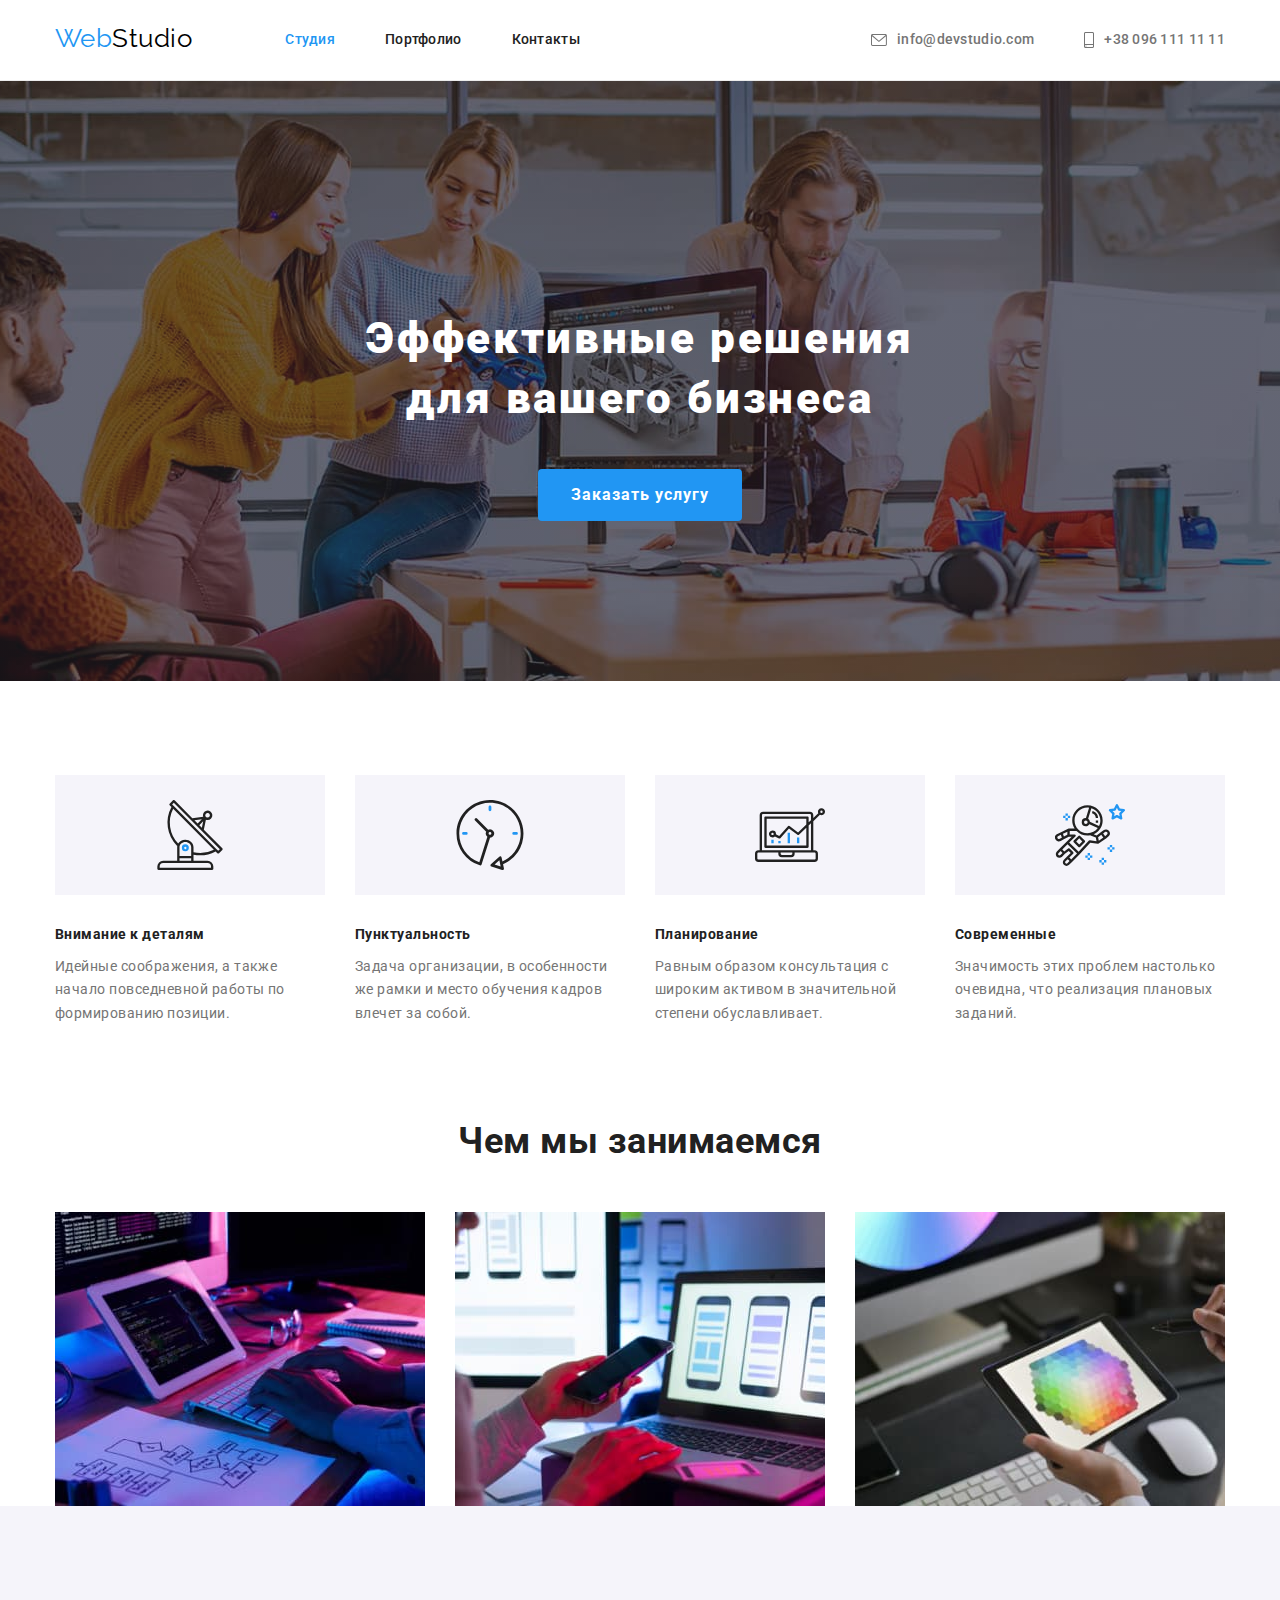
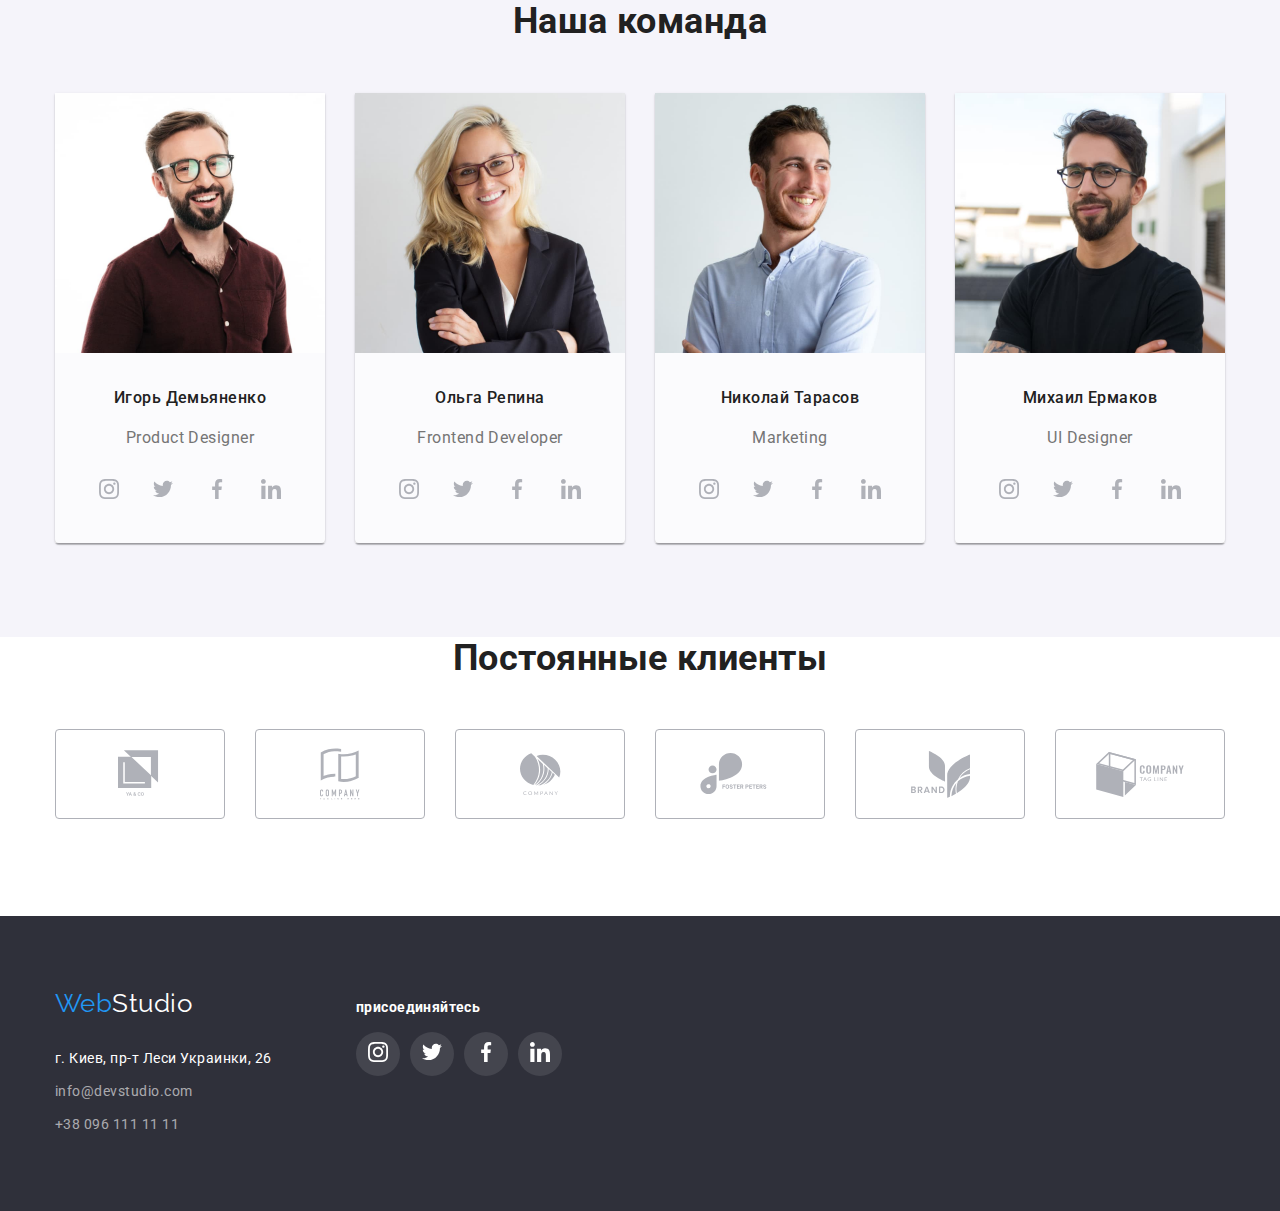
==== index.html @ 9ea330b9 "hero-button" ====
<!DOCTYPE html>
<html lang="en">
<head>
    <meta charset="UTF-8">
    <meta name="viewport" content="width=device-width, initial-scale=1.0">
    <title>Document</title>
    <link rel="preconnect" href="https://fonts.gstatic.com">
<link rel="stylesheet" href="https://fonts.googleapis.com/css2?family=Raleway:wght@700&family=Roboto:wght@400;500;700;900&display=swap">
<link rel="stylesheet" href="https://cdnjs.cloudflare.com/ajax/libs/modern-normalize/1.0.0/modern-normalize.min.css">    
<link rel="stylesheet" href="./css/modern-normalize.css">
    <link rel="stylesheet" href="./css/styles.css">
</head>
<body class="page">

    <!--шапка-->
      <header>
          <!-- container -->
         <div class="container main-nav">
       <nav class="nav">
       <a class="logo" href=""><span class="logo-web">Web</span>Studio</a>
           
               <ul class="site-nav">
                   <li class="item"> <a href="./index.html" class="link carent">Студия</a></li>
                   <li class="item"> <a href="./potrfolio.html" class="link">Портфолио</a></li>
                   <li class="item"> <a href="" class="link">Контакты</a></li>
               </ul>
            </nav>

            <ul class="nav-adress">
              <li class="item">
               <a href="mailto:info@devstudio.com" class="link"
               aria-label="icon-envelope">
               <svg class="address-icon" width="16"
               height="14"> 
                 <use href="./images/symbol-defs.svg#icon-envelope"></use>
               </svg>
               info@devstudio.com
               </a></li>
              <li class="item">
                <a href="tel:+380961111111" class="link" 
                aria-label="phone">
                 <svg class="address-icon" width="10"
                 height="16">
                   <use href="./images/symbol-defs.svg#icon-smartphone"></use>
                 </svg> 
                 +38 096 111 11 11</a></li>
          </ul>
            </div>
    </header> 
    

    <!--герой-->
    <main>
    <section class="hero">
        <h1 class="hero-title">Эффективные решения <br> для вашего бизнеса</h1>
       <button data-backdrop-sign class="button">Заказать услугу</button> 
    </section>

    
    <!--особености-->

    <section class="section"> 
      
        <!-- container -->
      <div class="container">

              <h2 class="visually-hidden">особености</h2>
              <ul class="feature-list ">
                  <li class="items">
                      <h3 class="title">Внимание к деталям</h3>
                      <p class="desc">Идейные соображения, а также начало повседневной работы по формированию позиции.</p>
                    </li>
                  <li class="items">
                      <h3 class="title">Пунктуальность</h3>
                      <p class="desc">Задача организации, в особенности же рамки и место обучения кадров влечет за собой.</p>
                  </li>
                  <li class="items">
                      <h3 class="title">Планирование</h3>
                      <p class="desc">Равным образом консультация с широким активом в значительной степени обуславливает.</p>
                  </li>
                  <li class="items">
                      <h3 class="title">Современные</h3>
                      <p class="desc">Значимость этих проблем настолько очевидна, что реализация плановых заданий.</p>
                  </li>
              </ul>
            </div>
    </section>

    <!--занетасть-->
    <section class="section no-padding">  

        <!-- container -->
      <div class="container">

        <h2 class="section-title">Чем мы занимаемся</h2>
              <ul class="feature-list">
                  <li class="pic">
                     <a href="">
                          <img src="./images/box-1.jpg" alt="компютер" width="370">
                        </a>
                    </li>    
                    <li class="pic">
                      <a href="">
                            <img src="./images/box-2.jpg" alt="робоча зона " width="370">
                      </a>
                    </li>
                    <li class="pic">
                       <a href="">
                           <img src="./images/box-3.jpg" alt="планшет" width="370">
                        </a>
                  </li>
              </ul>
              </div>
    </section>

  <!--команда-->

  <section class="section our">

<!-- container -->
      <div class="container">
          
    <h2 class="section-title">Наша команда</h2>
      <ul class="section-user">
          <li class="user">
              <article>
              <div class="pic">
              <img src="./images/img.jpg" alt="Product Designer" width="270">
              </div>
              </article>
              <div class="pic-content">
              <h3 class="item">Игорь Демьяненко</h3>
              <p class="link">Product Designer</p>
              <ul class="social-icons">
                <li class="icon-s">
                    <a href="">
                      <svg class="leter" width="20"  height="20">
                        <use  href="./images/symbol-defs.svg#icon-instagram">

                        </use>
                      </svg>
                    </a>
                </li>
                <li class="icon-s">
                    <a href="">
                      <svg class="leter" width="20"  height="20">
                        <use  href="./images/symbol-defs.svg#icon-twitter">

                        </use>
                      </svg>
                    </a>
                </li>
                <li class="icon-s">
                    <a href=""> 
                      <svg class="leter" width="20"  height="20">
                      <use  href="./images/symbol-defs.svg#icon-facebook">

                      </use>
                    </svg>
                  </a>
                </li>
                <li class="icon-s">
                    <a href="">
                      <svg class="leter" width="20"  height="20">
                        <use  href="./images/symbol-defs.svg#icon-linkedin">
                        </use>
                      </svg>
                    </a>
                </li>
            </ul>
              </div>
            </li>
          <li class="user">
              <article>
              <div class="pic">
              <img src="./images/img-(1).jpg" alt="Frontend Developer" width="270">
              </div>
            </article>
              <div class="pic-content">
              <h3 class="item">Ольга Репина</h3>
              <p class="link">Frontend Developer</p>
              <ul class="social-icons">
                <li class="icon-s">
                    <a href="">
                      <svg class="leter" width="20"  height="20">
                        <use  href="./images/symbol-defs.svg#icon-instagram">

                        </use>
                      </svg>
                    </a>
                </li>
                <li class="icon-s">
                    <a href="">
                      <svg class="leter" width="20"  height="20">
                        <use  href="./images/symbol-defs.svg#icon-twitter">

                        </use>
                      </svg>
                    </a>
                </li>
                <li class="icon-s">
                    <a href=""> 
                      <svg class="leter" width="20"  height="20">
                      <use  href="./images/symbol-defs.svg#icon-facebook">

                      </use>
                    </svg>
                  </a>
                </li>
                <li class="icon-s">
                    <a href="">
                      <svg class="leter" width="20"  height="20">
                        <use  href="./images/symbol-defs.svg#icon-linkedin">
                        </use>
                      </svg>
                    </a>
                </li>
            </ul>
            </div>
            </li>
          <li class="user">
              <article>
              <div class="pic">
              <img src="./images/img-(2).jpg" alt="Marketing" width="270">
              </div>
            </article>
              <div class="pic-content">
              <h3 class="item">Николай Тарасов</h3>
              <p class="link">Marketing</p>
              <ul class="social-icons">
                <li class="icon-s">
                    <a href="">
                      <svg class="leter" width="20"  height="20">
                        <use  href="./images/symbol-defs.svg#icon-instagram">

                        </use>
                      </svg>
                    </a>
                </li>
                <li class="icon-s">
                    <a href="">
                      <svg class="leter" width="20"  height="20">
                        <use  href="./images/symbol-defs.svg#icon-twitter">

                        </use>
                      </svg>
                    </a>
                </li>
                <li class="icon-s">
                    <a href=""> 
                      <svg class="leter" width="20"  height="20">
                      <use  href="./images/symbol-defs.svg#icon-facebook">

                      </use>
                    </svg>
                  </a>
                </li>
                <li class="icon-s">
                    <a href="">
                      <svg class="leter" width="20"  height="20">
                        <use  href="./images/symbol-defs.svg#icon-linkedin">
                        </use>
                      </svg>
                    </a>
                </li>
            </ul>
                     </div>
            </li>
          <li class="user">
              <article>
              <div class="pic">
              <img src="./images/img-(3).jpg" alt="UI Designer" width="270">
              </div>
            </article>
              <div class="pic-content">
              <h3 class="item">Михаил Ермаков</h3>
              <p class="link">UI Designer</p>
              <ul class="social-icons">
                <li class="icon-s">
                    <a href="">
                      <svg class="leter" width="20"  height="20">
                        <use  href="./images/symbol-defs.svg#icon-instagram">

                        </use>
                      </svg>
                    </a>
                </li>
                <li class="icon-s">
                    <a href="">
                      <svg class="leter" width="20"  height="20">
                        <use  href="./images/symbol-defs.svg#icon-twitter">

                        </use>
                      </svg>
                    </a>
                </li>
                <li class="icon-s">
                    <a href=""> 
                      <svg class="leter" width="20"  height="20">
                      <use  href="./images/symbol-defs.svg#icon-facebook">

                      </use>
                    </svg>
                  </a>
                </li>
                <li class="icon-s">
                    <a href="">
                      <svg class="leter" width="20"  height="20">
                        <use  href="./images/symbol-defs.svg#icon-linkedin">
                        </use>
                      </svg>
                    </a>
                </li>
            </ul>
                   </div>
            </li>
      </ul>
    </div>
  </section>
  <!-- Постоянные клиенты -->
  <section class="regular">
    <div class="container">
    <h2 class="section-title">Постоянные клиенты</h2>
    <ul class="client-title">
      <li clas="client-link">
        <a class="client-item" href="#">
          <div class="client-wraper">
          <svg class="icon-c" width="44.27" height="49.23">
            <use href="./images/symbol-defs.svg#icon-logo-1"></use>
          </svg>
        </div>
        </a>
      </li>
      <li clas="client-link">
        <a class="client-item" href="">
          <div class="client-wraper">
          <svg class="icon-c" width="40" height="52">
            <use href="./images/symbol-defs.svg#icon-logo-2"></use>
          </svg>
        </div>
        </a>
      </li>
      <li clas="client-link">
        <a class="client-item" href="">
          <div class="client-wraper">
          <svg class="icon-c" width="41" height="42.6">
            <use href="./images/symbol-defs.svg#icon-logo-3"></use>
          </svg>
        </div>
        </a>
      </li>
      <li clas="client-link">
        <a class="client-item" href="">
          <div class="client-wraper">
          <svg class="icon-c" width="79.66" height="42.02">
            <use href="./images/symbol-defs.svg#icon-logo-4"></use>
          </svg>
        </div>
        </a>
      </li>
      <li clas="client-link">
        <a class="client-item" href="">
          <div class="client-wraper">
          <svg  class="icon-c" width="59" height="47">
            <use href="./images/symbol-defs.svg#icon-logo-5"></use>
          </svg>
        </div>
        </a>
      </li>
      <li clas="client-link">
        <a class="client-item" href="">
          <div class="client-wraper">
          <svg class="icon-c" width="88.48" height="45.44">
            <use href="./images/symbol-defs.svg#icon-logo-6"></use>
          </svg>
        </div>
        </a>
      </li>
    </ul>
    </div>
  </section>
  </main>

  <!-- footer -->

  <footer class="footer">

      <!-- container -->

      <div class="container foot-div">
      <div>
    <a class="logo" href=""><span class="logo-web">Web</span>Studio</a>
    <address class="adres">

       <ul class="contact">
        <li class="links"><a href="" class="item-s">г. Киев, пр-т Леси Украинки, 26</a></li>
        <li class="links"><a href="mailto:info@devstudio.com" class="item">info@devstudio.com</a></li>
        <li class="links"><a href="tel:+380961111111" class="item">+38 096 111 11 11</a></li>
    </ul>
</address>
      </div>
    <!-- container -->
    <div class="footer-icons">
<section >
  <h2 class="footer-title">присоединяйтесь</h2>
  <ul class="social-icons">
    <li class="icon-s footer-li">
        <a class="footer-a" href="">
          <svg class="leter-f" width="20"  height="20">
            <use  href="./images/symbol-defs.svg#icon-instagram">
            </use>
          </svg>
        </a>
    </li>
    <li class="icon-s footer-li">
        <a href="">
          <svg class="leter-f" width="20"  height="20">
            <use  href="./images/symbol-defs.svg#icon-twitter">

            </use>
          </svg>
        </a>
    </li>
    <li class="icon-s footer-li">
        <a href=""> 
          <svg class="leter-f" width="20"  height="20">
          <use  href="./images/symbol-defs.svg#icon-facebook">

          </use>
        </svg>
      </a>
    </li>
    <li class="icon-s footer-li">
        <a href="">
          <svg class="leter-f" width="20"  height="20">
            <use  href="./images/symbol-defs.svg#icon-linkedin"></use>
          </svg>
        </a>
    </li>
</ul>
</section>
</div>
</div>
  </footer>

  <div data-backdrop-sign class="backdrop-sign is-hidden">
    <div class="modal-sign">
      <button data-toggle-backdrop-sign class="modal-colse">
        <svg class="close" width="18" height="18">
          <use href="./images/symbol-defs.svg#icon-close-black-1" ></use>
        </svg>
      </button>
    </div>
  </div>
  <script src="./modal.js" ></script>
   
</body>
</html>
---- css/styles.css ----
:root { 
--primary-text-color: #757575; 
--title-text-color: #212121;  
--akcent-color:  #2196F3;
--logo-tekst: #000000;
--hero-100pr: #FFFFFF;
--white-footer-60pr:rgba(255, 255, 255, 0.6);

--backgraund: #2F303A; 
--primery-btn-color: #F5F4FA;
--social-icons: #afb1b8;
--card-grid: 30px;
--white-text-color-1: rgba(255, 255, 255, 0.1);
--backdrop:  rgba(0, 0, 0, 0.2);
}

body { 
color: var(--primary-text-color); 
font-family: Roboto, sans-serif; 
letter-spacing: 0.03em;}


.visually-hidden { 
position: absolute;
width: 1px; 
height: 1px; 
margin: -1px; 
border: 0; 
padding: 0; 
white-space: nowrap; 
clip-path: inset(100%); clip: rect(0 0 0 0); overflow: hidden;}


/* анульовання */

.section.no-padding {
    padding-top: 0;
    padding-bottom: 0;
}
.card-set .list {
    margin-top: 4;
    margin-bottom: 0;
}

img {
    display: block;
    max-width: 100%;
    height: auto;
}
 
.container {
margin-left: auto;
margin-right: auto;
width: 1200px;
padding-right: 15px;
padding-left: 15px;
}
  
    
/* main-nav */
header {
    border-bottom: 1px solid rgba(236, 236, 236, 1);;
}
.main-nav {
    justify-content: space-between;
    align-items: center;
    display: flex;
}
.nav {
    display: flex;
}
/* .nav-adress */
.nav-adress { 
    margin-left: auto;
    display: flex;
    padding-left: 0;
    margin-top: 0;
    margin-bottom: 0;


    font-weight: 500; 
    font-size: 14px; 
    line-height: 1.14; 
    letter-spacing: 0.02em;
    cursor: pointer;

    color: var(--primary-text-color);
}

.site-nav {
    justify-content: space-between;
    align-items: center;
    
    display: flex;
    margin-left: 93px;
    margin-top: 0;
    margin-bottom: 0;
    padding-left: 0;
}
/* logo */

.logo-web {color: var(--akcent-color);}

.nav .logo {
    padding-top: 24px;
    padding-bottom: 25px;
}
.logo {
    color: var(--logo-tekst); 
    font-family: Raleway, sans-serif;
    font-size: 26px; 
    line-height: 1.11; 
}
.site-nav .item +.item {
    margin-left: 50px;
}

.site-nav .link {
    display: block;
    padding-top: 32px;
    padding-bottom: 32px;
    

    color: var(--title-text-color);
    font-weight: 500; 
    font-size: 14px; 
    line-height: 1.14; 
    letter-spacing: 0.02em;
}

.site-nav .link:hover,
.site-nav .link:focus {
    color: var(--akcent-color);
}

.site-nav .carent {
    color: var(--akcent-color);
}

.nav-adress .item + .item {
    margin-left: 50px;
}

/* adres */
   
.nav-adress .link {
    display: flex;
    align-items: center;
    content: '';

    padding-top: 22px;
    padding-bottom: 22px;
    font-weight: 500;
    font-size: 14px;
    line-height: 1.14;
    letter-spacing: 0.02em;
color: var(--primary-text-color);
}
.address-icon {
    align-items: center;
    fill: currentColor;
    margin-right: 10px;
}
.address-icon:hover,
.address-icon:focus {
fill: var(--akcent-color);
}
/* .contact .link:last-child {
    margin-left: 50px;
} */

/* .contact li:not(:last-child) {
    margin-right: 50px;
} */

.nav-adress .link:hover, 
.nav-adress .link:focus {color: var(--akcent-color);}

/* hero */

.hero {
    max-width: 1600px;
    margin-right:auto;
    margin-left: auto;
    padding-top: 199px;
    padding-bottom: 201px;
    margin-top: 0px;
    margin-bottom: 0px;
    height: 600px;
    text-align: center;
    background-image: linear-gradient(to right,
    rgba(47, 48, 58, 0.4), rgba(47, 48, 58, 0.4)
),
url(../images/hero.jpg);
background-size: cover;
background-position: center;
text-align: center; 
}

.hero .hero-title {
    margin-bottom: 40px;
    margin-right:auto;
    margin-left: auto;
    color: var(--hero-100pr); 
    font-weight: 900; 
    font-size: 44px; 
    line-height: 1.36; 
    width: 696px;
    letter-spacing: 0.06em;
}

/* section */
.section {
    padding-top: 94px;
    padding-bottom: 94px;
}

.feature-list{
    display: flex;
    flex-wrap: wrap;
    
    margin-top: 0;
    margin-bottom: 0;
    padding-left: 0;
    list-style: none;
}
.feature-list .title {
    margin-top: 30px;
    margin-bottom: 10px;
}
.items::before { 
display: block;
content: '';
width: 270px;
height: 120px;
margin-bottom: 30px;
background-repeat: no-repeat;
background-position: center;
background-color: var(--primery-btn-color);

}

.items:nth-child(1)::before {
    background-image: url("../images/antenna.svg");
}

.items:nth-child(2)::before {
    background-image: url("../images/clock.svg");
}

.items:nth-child(3)::before {
    background-image: url("../images/diagram.svg");
}

.items:nth-child(4)::before {
    background-image: url("../images/astronaut.svg");
}


/* .items .icon-antenna {
    background-image: url(../images/symbol-defs.svg#icon-antenna);
} */
.feature-list .items {
width: 270px;
}

.feature-list .items +.items {
margin-left: 30px;
}

.feature-list .pic {
    width: 370px;
}

.feature-list .pic + .pic {
    margin-left: 30px;
}
.section-title,
.section .title,
.section .item {color: var(--title-text-color);}

.feature-list .title {
    margin-top: 0;
    margin-bottom: 10px;

    font-size: 14px; 
    line-height: 1.4;}

.section-title {
    margin-top: 0;
    margin-bottom: 50px;
    font-size: 36px; 
    line-height: 1.17;
    text-align: center;

}

.section .desc {
    margin-top: 0;
    margin-bottom: 0;

    font-weight: 400; 
    font-size: 14px; 
    line-height: 1.71;
}

.section .item {
    margin-top: 0;
    margin-bottom: 10px;

    font-weight: 500; 
    font-size: 16px; 
    line-height: 1.9;}

.section .link {
    padding-top: 0;
    padding-bottom: 0;
    margin-bottom: 16px;
    margin-top: 0;

    font-size: 16px; 
    line-height: 1.9;
}

.section.our {
    background-color: var(--primery-btn-color);
}

.section-user .user {
    flex-basis: calc(100% / 4 - var(--card-grid));
    margin-left: var(--card-grid);
    box-shadow: 0px 1px 3px rgba(0, 0, 0, 0.12), 0px 1px 1px rgba(0, 0, 0, 0.14), 0px 2px 1px rgba(0, 0, 0, 0.2);
border-radius: 0px 0px 4px 4px;
}
.section-user {
    margin-left: calc(-1 * var(--card-grid));
    display: flex;
    flex-wrap: wrap;
    padding-left: 0;
    margin-top: 0;
    margin-bottom: 0;
    text-align: center;
    
}
.pic-content {
    padding-top: 30px;
    padding-bottom: 30px;
    background-color: var(--white-footer-60pr);
}
/* social-icons */
.social-icons {
    display: flex;
    justify-content: center;
    padding-left: 0;
    color: var(--primary-text-color);
}
.social-icons .icon-s {
    display: flex;
    justify-content: center;
    align-items: center;
    width: 44px;
    height: 44px;
    border-radius: 50%;
}
.social-icons .icon-s + .icon-s {
    margin-left: 10px;
}
.social-icons .icon-s

.leter {
    fill: var(--social-icons);
}
.icon-s:hover .leter{
    fill: var(--hero-100pr);
}

.social-icons .icon-s:hover,
.social-icons .icon-s:focus {
    background-color: var(--akcent-color);
}
.icon-s.footer-li {
    background-color: var(--white-text-color-1);
    fill: var(--hero-100pr);
}
.leter-f {
    fill: var(--hero-100pr);
}
/* .section-user .link {
    margin-bottom: 30px;
} */

/* .section-user .user + .user {
margin-left: 30px;
} */

/* Постоянные клиенты */

.regular {
padding-bottom: 97px;
}

.client-title {
 padding: 0;
  margin: 50px auto 0;
  display: flex;
  justify-content: space-between;
  color: var(--social-icons);
}

.client-item {
    color: var(--social-icons);

}
.client-wraper {
    width: 170px;
  height: 90px;
  border: 1px solid currentColor;
  border-radius: 4px;
  display: flex;
  justify-content: center;
  align-items: center;
}

.icon-c {
    fill: currentColor;
}
 .icon-c:hover {
    fill: var(--akcent-color);
}

/* footer */

.footer {
    display: flex;
    justify-content: center;
    background: var(--backgraund);

}
.footer-ul {
    margin: 20px 0 0;
  }

.footer .logo, 
.footer .item-s {color: var(--hero-100pr);}

.adres .item {
    color: var(--white-footer-60pr);
}

.adres .item:hover,
.adres .item:focus {
    color: var(--hero-100pr);
}
.footer .contact {
    display: block;
    flex-wrap: wrap;
    padding-left: 0;
    margin-top: 20px;
width: 231px;
    font-weight: normal; 
    font-size: 14px; 
    line-height: 1.71;
}
.contact .links {
    display: inline-block;
    flex-wrap: wrap;
    margin-top: 9px;
}
.footer .container {
    padding-top: 60px;
    padding-bottom: 60px;
}
.footer-title {
    font-style: normal;
  font-weight: bold;
    padding-left: 0;
    font-size: 14px;
    line-height: 1.14;
    letter-spacing: 0.03em;
    color: var(--hero-100pr);

}

.footer-icons {
    display: flex;
    justify-content: center;
    align-items: center;
    padding-top: 0;
    padding-bottom: 0;
    width: 206px;
  margin: 12px auto 40px 70px;
}

.foot-div {
    display: flex;
    align-items: baseline;
}

/* button */
.button {
    border-radius: 4px;
    padding: 10px 32px;
    border: 1px solid transparent;

    color: var(--hero-100pr); 
    background-color: var(--akcent-color); 
    
    font-family: inherit; 
    font-weight: 700; 
    font-size: 16px; 
    line-height: 1.87; 
    letter-spacing: 0.06em;
    align-items: center;
    over
}

.title-btn {
    justify-content: center;
    padding-top: 93px;
    padding-bottom: 34px;
    display: flex;
padding-left: 0;
margin-top: 0;
margin-bottom: 0;
}

.title-btn .btn-btn + .btn-btn {
    margin-left: 8px;
}
.btn {
    display: inline-block;
    border-radius: 4px;
    padding: 6px 22px;
    border: 1px solid transparent;

    color: var(--title-text-color); 
    background: var(--primery-btn-color); 
    
    font-family: inherit; 
    font-weight: 500; 
    font-size: 16px; 
    line-height: 1.62;
    text-align: center;
}

.btn:hover,
.btn:focus {
    color: var(--hero-100pr); 
    background: var(--akcent-color);
}

/* portfolio */
/* container */
.title-flex {
    margin-right: auto;
   margin-left: auto;
    padding-right: 15px;
    padding-bottom: 94px;
    padding-left: 15px;
    width: 1200px;
    outline: 1px solid chocolate;
}

.card-contents .title {
    margin-top: 0;
    margin-bottom: 4px;
    width: 322px;

    color: var(--title-text-color);
    font-weight: 700;
    font-size: 18px;
    line-height: 2;
    letter-spacing: 0.06em;
}
.card-set {
    display: flex;
    flex-wrap: wrap;
    padding-left: 0;
    margin-top: calc(-1 * var(--card-grid));
    margin-bottom: 0;
    margin-left: calc(-1 * var(--card-grid));
}
.card-set .grid {
    flex-basis: calc(100% / 3 - var(--card-grid));
    margin-top: var(--card-grid);
    margin-left: var(--card-grid);
    box-shadow: 0px 1px 3px rgba(0, 0, 0, 0.12), 0px 1px 1px rgba(0, 0, 0, 0.14), 0px 2px 1px rgba(0, 0, 0, 0.2);
border-radius: 0px 0px 4px 4px;
}

.card-contents {
    padding: 20px 24px;
}
 
.caption .title {
    margin-top: 20px;

    color: var(--title-text-color); 
    font-size: 18px; line-height: 2;
    letter-spacing: 0.06em;
}

.caption .list {
    margin-top: 0;
    margin-bottom: 20px;

    font-weight: 400; 
    font-size: 16px; 
    line-height: 1.87;
}
/* backdrop */
.backdrop-sign {
    position: fixed;
    top: 0;
    left: 0;
    width: 100%;
    height: 100%;
    background-color: var(--backdrop);
    
}
.backdrop-sign {
    opacity: 0;
    pointer-events: none;
}
.modal-sign {
    position: absolute;
    top: 50%;
    left: 50%;
    transform: translateX(-50%) translateY(-50%);
    width: 528px;
    height: 581px;
    background-color: var(--hero-100pr);
    padding: 30px;
}
 .modal-colse {
     position: absolute;
     top: 6px;
     right: 6px;
     align-items: center;
     justify-content: center;
    width: 30px;
    height: 30px;
    background-color: var(--hero-100pr);
    border: 1px solid rgba(0, 0, 0, 0.1);
 }
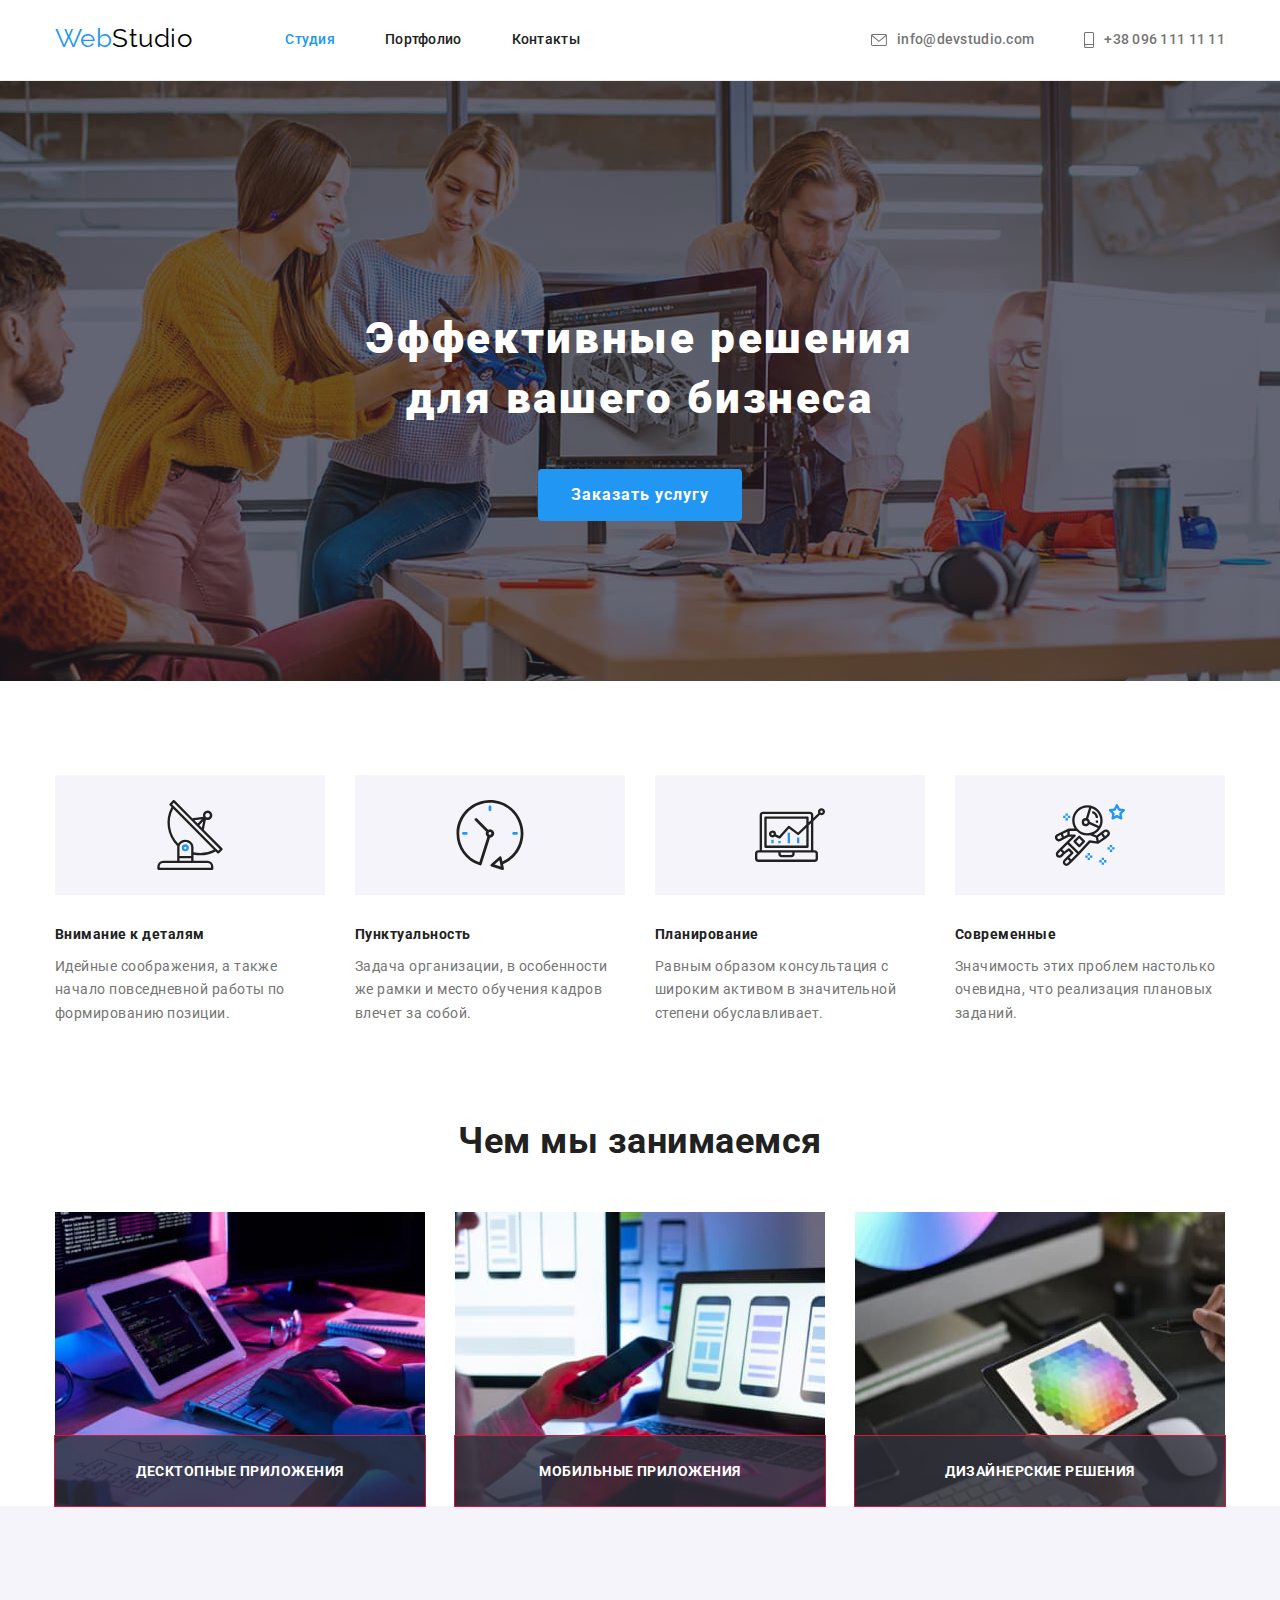
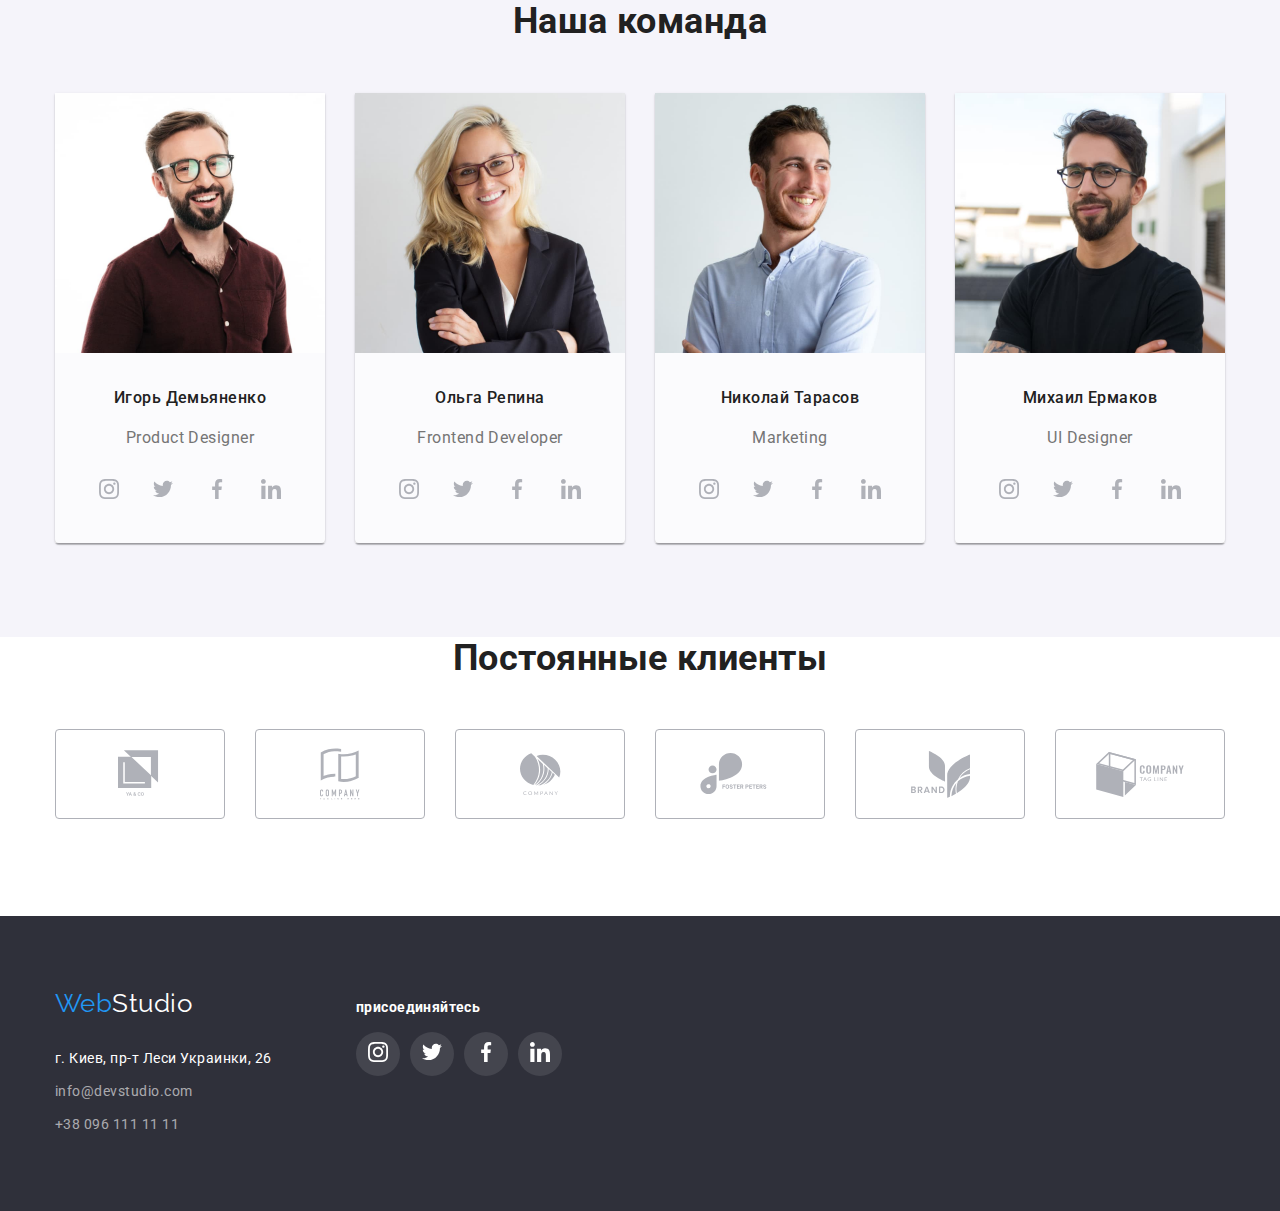
==== commit a9a46199: "feature-list-C3" ====
--- a/index.html
+++ b/index.html
@@ -98,16 +98,19 @@
                      <a href="">
                           <img src="./images/box-1.jpg" alt="компютер" width="370">
                         </a>
+                        <h2 class="pic-title">Десктопные приложения</h2>
                     </li>    
                     <li class="pic">
                       <a href="">
                             <img src="./images/box-2.jpg" alt="робоча зона " width="370">
                       </a>
+                      <h2 class="pic-title">Мобильные приложения</h2>
                     </li>
                     <li class="pic">
                        <a href="">
                            <img src="./images/box-3.jpg" alt="планшет" width="370">
                         </a>
+                        <h2 class="pic-title">Дизайнерские решения</h2>
                   </li>
               </ul>
               </div>
@@ -452,7 +455,7 @@
       </button>
     </div>
   </div>
-  <script src="./modal.js" ></script>
-   
+  <!-- <script src="./modal.js" ></script> -->
+  <script src="./js/modal.js"></script>
 </body>
 </html>--- a/css/styles.css
+++ b/css/styles.css
@@ -11,6 +11,8 @@
 --social-icons: #afb1b8;
 --card-grid: 30px;
 --white-text-color-1: rgba(255, 255, 255, 0.1);
+--bg-hero-color: rgba(47, 48, 58, 0.4);
+--feature-list-bg-color: rgba(47, 48, 58, 0.8);
 --backdrop:  rgba(0, 0, 0, 0.2);
 }
 
@@ -126,6 +128,7 @@
     font-size: 14px; 
     line-height: 1.14; 
     letter-spacing: 0.02em;
+    transition: color 250ms cubic-bezier(0.4, 0, 0.2, 1);
 }
 
 .site-nav .link:hover,
@@ -155,11 +158,13 @@
     line-height: 1.14;
     letter-spacing: 0.02em;
 color: var(--primary-text-color);
+transition: color 250ms cubic-bezier(0.4, 0, 0.2, 1);
 }
 .address-icon {
     align-items: center;
     fill: currentColor;
     margin-right: 10px;
+    transition: color 250ms cubic-bezier(0.4, 0, 0.2, 1);
 }
 .address-icon:hover,
 .address-icon:focus {
@@ -189,7 +194,7 @@
     height: 600px;
     text-align: center;
     background-image: linear-gradient(to right,
-    rgba(47, 48, 58, 0.4), rgba(47, 48, 58, 0.4)
+    var(--bg-hero-color), var(--bg-hero-color)
 ),
 url(../images/hero.jpg);
 background-size: cover;
@@ -269,6 +274,7 @@
 }
 
 .feature-list .pic {
+    position: relative;
     width: 370px;
 }
 
@@ -286,6 +292,27 @@
     font-size: 14px; 
     line-height: 1.4;}
 
+    .feature-list
+    .pic-title {  
+        position: absolute;
+        width: 370px;
+        height: 70px;
+        padding-top: 27px;
+
+    bottom: 0;
+    margin-top: 0;
+    margin-bottom: 0;
+
+    font-weight: 700;
+    font-size: 14px; 
+    line-height: 1.17;
+    text-transform: uppercase;
+    text-align: center;
+
+    color: var(--hero-100pr);
+    background-color:var(--feature-list-bg-color);
+outline: 1px solid crimson;    
+}
 .section-title {
     margin-top: 0;
     margin-bottom: 50px;
@@ -361,14 +388,15 @@
     width: 44px;
     height: 44px;
     border-radius: 50%;
+    transition: background-color 250ms cubic-bezier(0.4, 0, 0.2, 1);
 }
 .social-icons .icon-s + .icon-s {
     margin-left: 10px;
 }
-.social-icons .icon-s
 
 .leter {
     fill: var(--social-icons);
+    transition: color 250ms cubic-bezier(0.4, 0, 0.2, 1);
 }
 .icon-s:hover .leter{
     fill: var(--hero-100pr);
@@ -419,15 +447,18 @@
   display: flex;
   justify-content: center;
   align-items: center;
+  transition: color 250ms cubic-bezier(0.4, 0, 0.2, 1);
 }
 
 .icon-c {
     fill: currentColor;
 }
- .icon-c:hover {
-    fill: var(--akcent-color);
-}
-
+
+
+.client-wraper:hover,
+.client-wraper:focus {
+color: var(--akcent-color);
+}
 /* footer */
 
 .footer {
@@ -445,6 +476,7 @@
 
 .adres .item {
     color: var(--white-footer-60pr);
+    transition: color 250ms cubic-bezier(0.4, 0, 0.2, 1);
 }
 
 .adres .item:hover,
@@ -541,6 +573,9 @@
     font-size: 16px; 
     line-height: 1.62;
     text-align: center;
+
+    transition: background 250ms cubic-bezier(0.4, 0, 0.2, 1),
+    color 250ms cubic-bezier(0.4, 0, 0.2, 1);
 }
 
 .btn:hover,
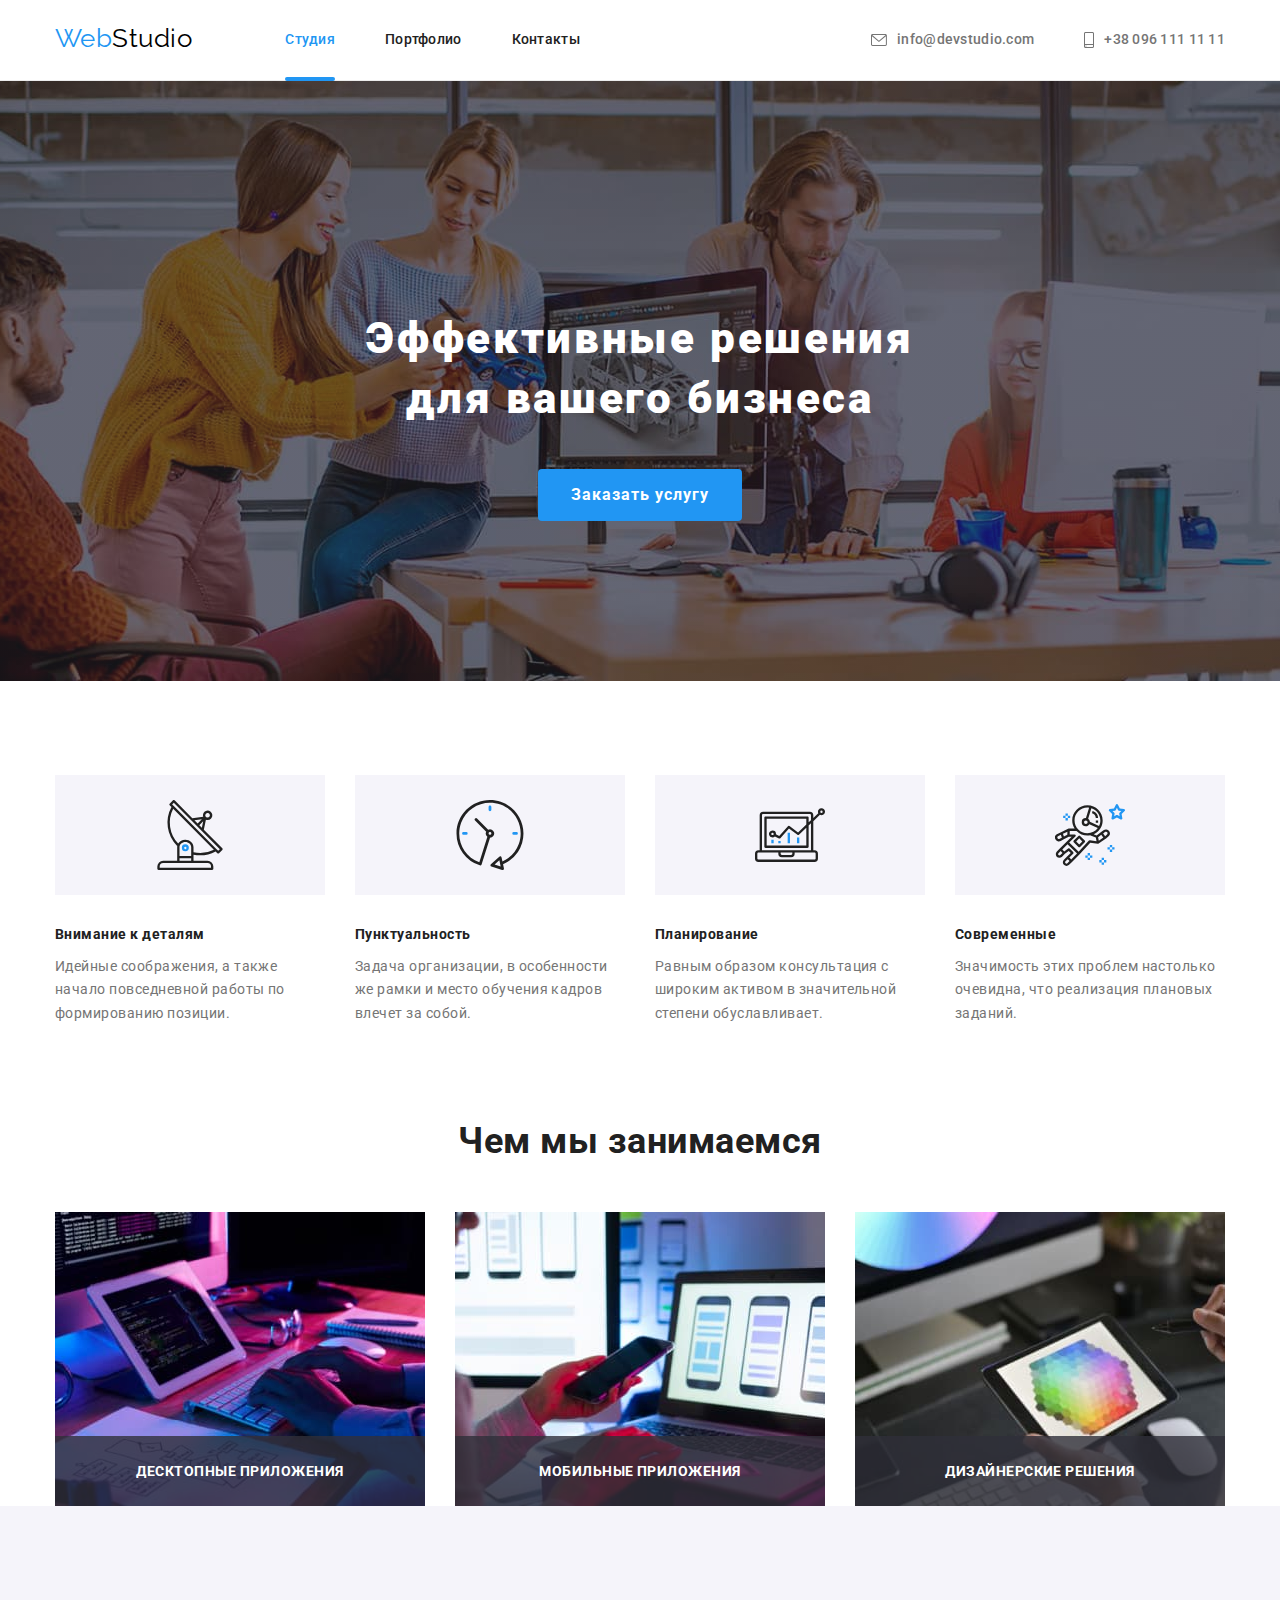
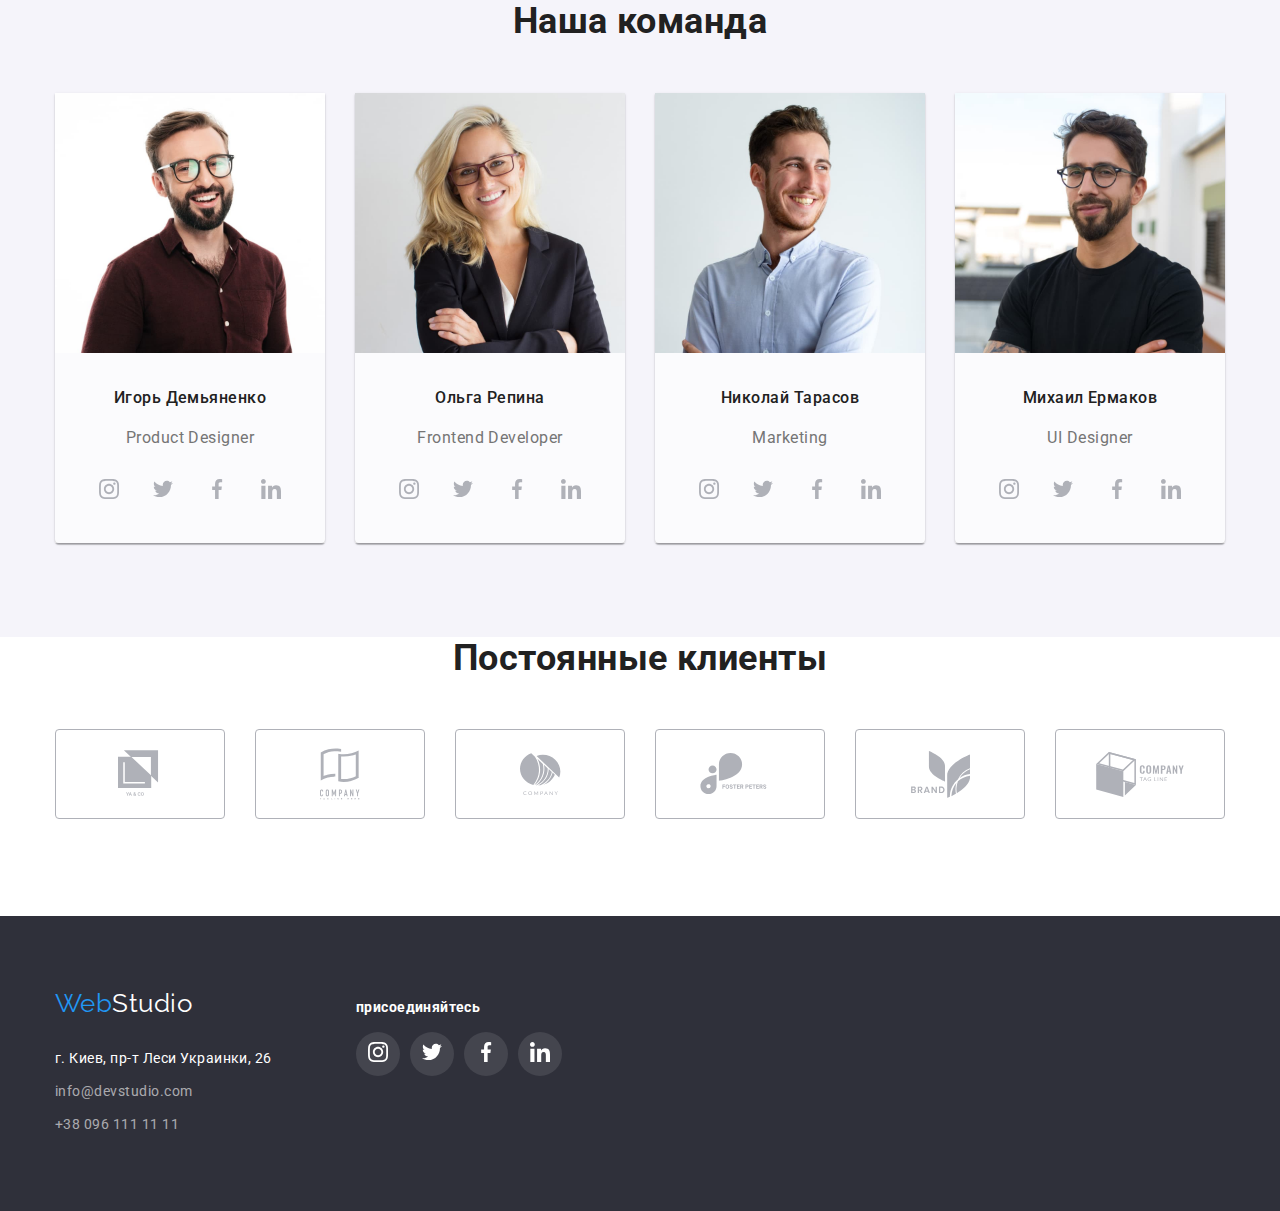
==== commit 0fe1ee09: "backdrop-heri" ====
--- a/index.html
+++ b/index.html
@@ -53,7 +53,7 @@
     <main>
     <section class="hero">
         <h1 class="hero-title">Эффективные решения <br> для вашего бизнеса</h1>
-       <button data-backdrop-sign class="button">Заказать услугу</button> 
+       <button data-modal-open class="button">Заказать услугу</button> 
     </section>
 
     
@@ -446,16 +446,16 @@
 </div>
   </footer>
 
-  <div data-backdrop-sign class="backdrop-sign is-hidden">
+  <div class="backdrop-sign is-hidden" data-modal>
     <div class="modal-sign">
-      <button data-toggle-backdrop-sign class="modal-colse">
+      <button data-modal-close class="modal-colse">
         <svg class="close" width="18" height="18">
           <use href="./images/symbol-defs.svg#icon-close-black-1" ></use>
         </svg>
       </button>
     </div>
   </div>
-  <!-- <script src="./modal.js" ></script> -->
+  <script src="./modal.js" ></script>
   <script src="./js/modal.js"></script>
 </body>
 </html>--- a/css/styles.css
+++ b/css/styles.css
@@ -14,6 +14,9 @@
 --bg-hero-color: rgba(47, 48, 58, 0.4);
 --feature-list-bg-color: rgba(47, 48, 58, 0.8);
 --backdrop:  rgba(0, 0, 0, 0.2);
+--card-bg-color: rgba(33, 150, 243, 0.9);
+
+--animation: 250ms cubic-bezier(0.4, 0, 0.2, 1);
 }
 
 body { 
@@ -118,6 +121,7 @@
 }
 
 .site-nav .link {
+    position: relative;
     display: block;
     padding-top: 32px;
     padding-bottom: 32px;
@@ -128,7 +132,7 @@
     font-size: 14px; 
     line-height: 1.14; 
     letter-spacing: 0.02em;
-    transition: color 250ms cubic-bezier(0.4, 0, 0.2, 1);
+    transition: color var(--animation);
 }
 
 .site-nav .link:hover,
@@ -136,8 +140,33 @@
     color: var(--akcent-color);
 }
 
+.site-nav .link::after {
+    content: '';
+    position: absolute;
+    bottom: -1px;
+    left: 0;
+    width: 100%;
+    height: 4px;
+
+    background-color: var(--akcent-color);
+    border-radius: 2px;
+    opacity: 0;
+    
+    transition: opacity var(--animation);
+}
+
+
+.site-nav .link:hover::after,
+.site-nav .link:focus::after {
+    opacity: 1;
+}
+
 .site-nav .carent {
     color: var(--akcent-color);
+}
+
+.site-nav .carent::after {
+   opacity: 1;
 }
 
 .nav-adress .item + .item {
@@ -147,9 +176,10 @@
 /* adres */
    
 .nav-adress .link {
+position: relative;
+
     display: flex;
     align-items: center;
-    content: '';
 
     padding-top: 22px;
     padding-bottom: 22px;
@@ -158,8 +188,29 @@
     line-height: 1.14;
     letter-spacing: 0.02em;
 color: var(--primary-text-color);
-transition: color 250ms cubic-bezier(0.4, 0, 0.2, 1);
-}
+transition: color var(--animation);
+}
+
+/* .nav-adress .link::after {
+    content: '';
+    position: absolute;
+    bottom: 0;
+    width: 100%;
+    height: 5px;
+
+    background-color: var(--akcent-color);
+    border-radius: 4px;
+
+    opacity: 0;
+
+    transition: opacity var(--animation);
+}
+
+.nav-adress .link:hover::after,
+.nav-adress .link:focus::after {
+    opacity: 1;
+} */
+
 .address-icon {
     align-items: center;
     fill: currentColor;
@@ -297,12 +348,11 @@
         position: absolute;
         width: 370px;
         height: 70px;
-        padding-top: 27px;
+        padding: 27px 0;
 
     bottom: 0;
     margin-top: 0;
     margin-bottom: 0;
-
     font-weight: 700;
     font-size: 14px; 
     line-height: 1.17;
@@ -310,8 +360,7 @@
     text-align: center;
 
     color: var(--hero-100pr);
-    background-color:var(--feature-list-bg-color);
-outline: 1px solid crimson;    
+    background-color:var(--feature-list-bg-color);    
 }
 .section-title {
     margin-top: 0;
@@ -388,7 +437,7 @@
     width: 44px;
     height: 44px;
     border-radius: 50%;
-    transition: background-color 250ms cubic-bezier(0.4, 0, 0.2, 1);
+    transition: background-color var(--animation);
 }
 .social-icons .icon-s + .icon-s {
     margin-left: 10px;
@@ -396,7 +445,7 @@
 
 .leter {
     fill: var(--social-icons);
-    transition: color 250ms cubic-bezier(0.4, 0, 0.2, 1);
+    transition: color var(--animation));
 }
 .icon-s:hover .leter{
     fill: var(--hero-100pr);
@@ -447,7 +496,7 @@
   display: flex;
   justify-content: center;
   align-items: center;
-  transition: color 250ms cubic-bezier(0.4, 0, 0.2, 1);
+  transition: color var(--animation);
 }
 
 .icon-c {
@@ -476,7 +525,7 @@
 
 .adres .item {
     color: var(--white-footer-60pr);
-    transition: color 250ms cubic-bezier(0.4, 0, 0.2, 1);
+    transition: color var(--animation);
 }
 
 .adres .item:hover,
@@ -574,8 +623,8 @@
     line-height: 1.62;
     text-align: center;
 
-    transition: background 250ms cubic-bezier(0.4, 0, 0.2, 1),
-    color 250ms cubic-bezier(0.4, 0, 0.2, 1);
+    transition: background var(--animation),
+    color 250ms var(--animation);
 }
 
 .btn:hover,
@@ -585,6 +634,7 @@
 }
 
 /* portfolio */
+
 /* container */
 .title-flex {
     margin-right: auto;
@@ -593,7 +643,7 @@
     padding-bottom: 94px;
     padding-left: 15px;
     width: 1200px;
-    outline: 1px solid chocolate;
+
 }
 
 .card-contents .title {
@@ -643,7 +693,62 @@
     font-size: 16px; 
     line-height: 1.87;
 }
-/* backdrop */
+
+/* overlay-portfolio */
+.card-thumb {
+    position: relative;
+    overflow: hidden;
+}
+
+.card-overlay {
+    position: absolute;
+   
+    top: 0;
+    left: 0;
+    width: 100%;
+    height: 100%;
+    padding: 63px 24px;  
+background-color: var(--card-bg-color);
+
+/* opacity: 0;
+transition: opacity var(--animation); */
+
+transform: translateY(100%);
+transition: transform var(--animation);
+}
+
+.card:hover .card-overlay {
+    transform: translateX(0);
+}
+/* .card:hover .card-thumb::before {
+    opacity: 1;
+} */
+
+.card-text {
+    position: absolute;
+    width: 322px;
+    height: 168px;
+    display: flex;
+    top: 50%;
+    left: 50%;
+    transform: translate(-50%, -50%);    
+
+font-weight: 400;
+font-size: 18px;
+line-height: 1.56;
+
+color: var(--hero-100pr);
+
+opacity: 0;
+transition: opacity var(--animation);
+}
+
+.card:hover .card-text,
+.card:focus .card-text {
+    opacity: 1;
+}
+
+/* backdrop-hero */
 .backdrop-sign {
     position: fixed;
     top: 0;
@@ -653,21 +758,24 @@
     background-color: var(--backdrop);
     
 }
-.backdrop-sign {
+.backdrop-sign.is-hidden {
     opacity: 0;
     pointer-events: none;
+    /* visibility: hidden; */
 }
 .modal-sign {
     position: absolute;
     top: 50%;
     left: 50%;
-    transform: translateX(-50%) translateY(-50%);
-    width: 528px;
-    height: 581px;
+    transform: translate(-50%, -50%);
+
+    min-width: 528px;
+    min-height: 581px;
+
     background-color: var(--hero-100pr);
-    padding: 30px;
-}
- .modal-colse {
+  
+}
+ /* .modal-colse {
      position: absolute;
      top: 6px;
      right: 6px;
@@ -677,4 +785,7 @@
     height: 30px;
     background-color: var(--hero-100pr);
     border: 1px solid rgba(0, 0, 0, 0.1);
- }+ } */
+
+ 
+
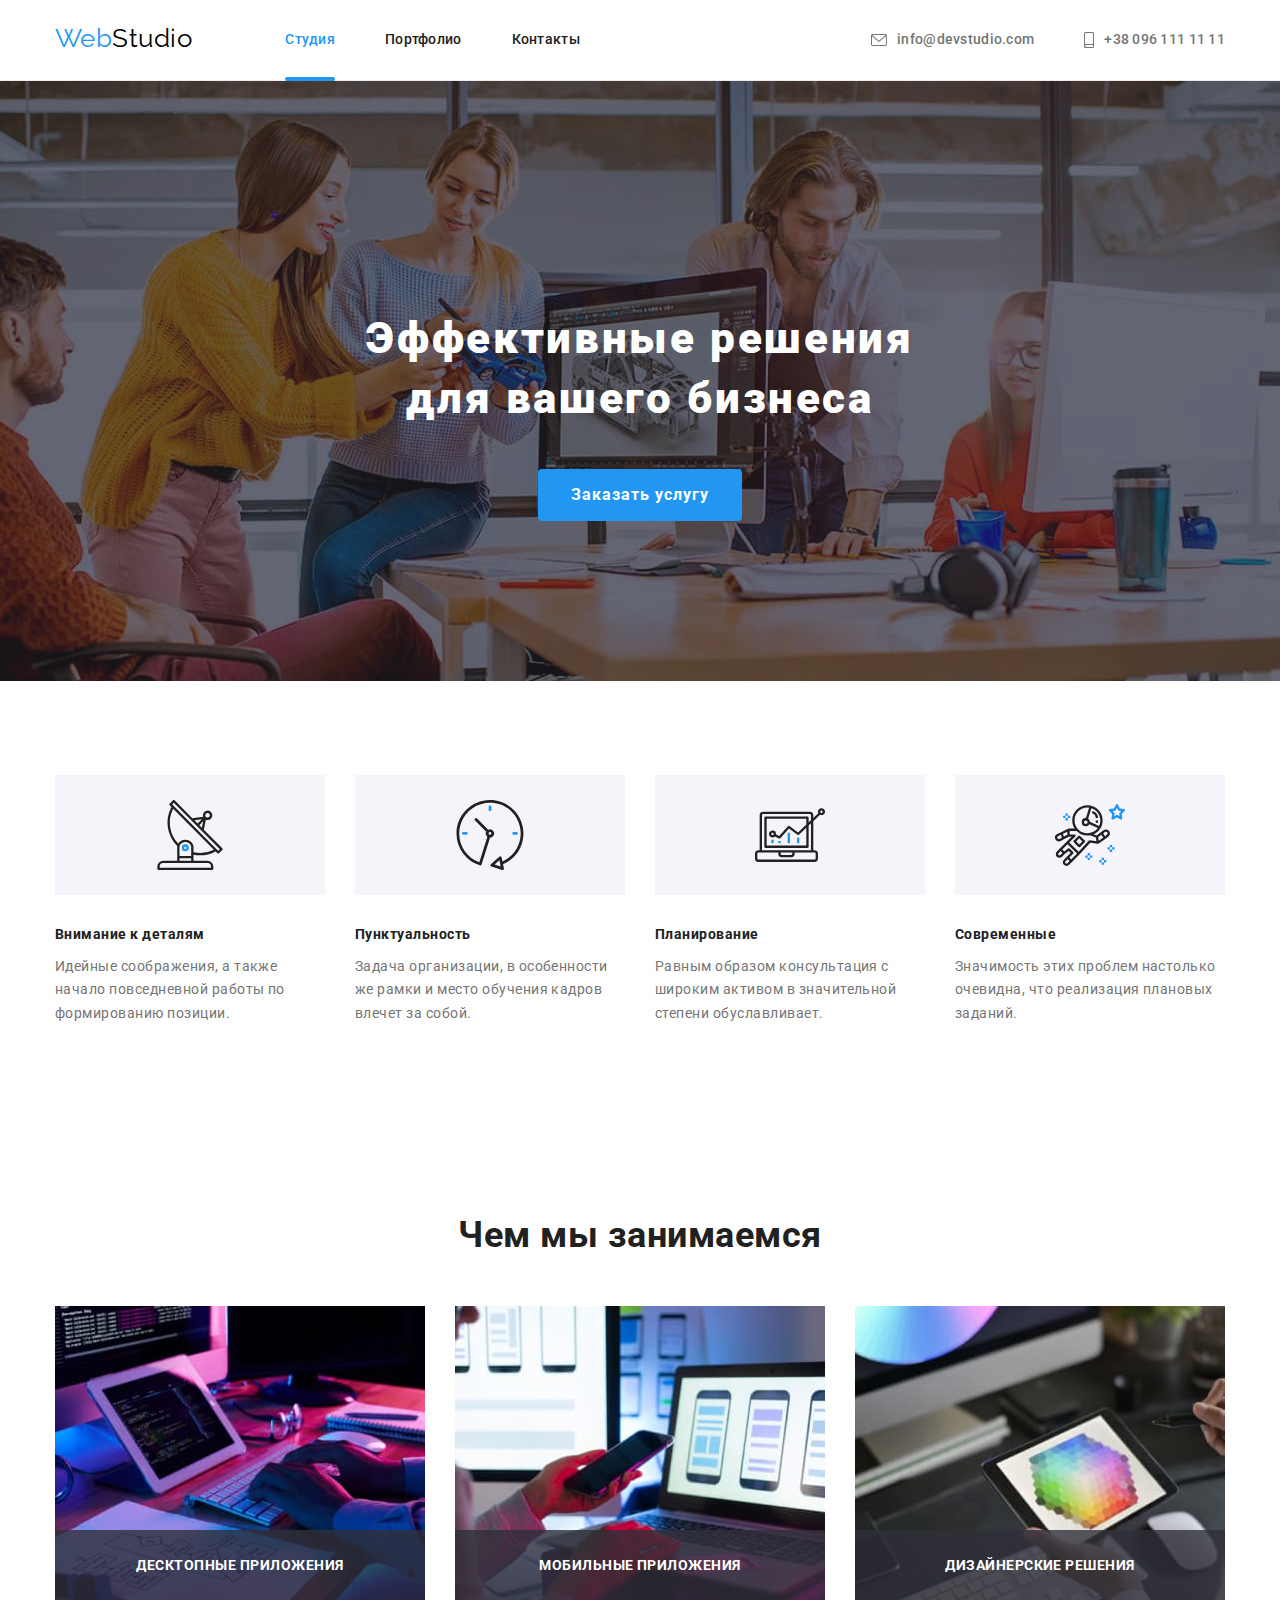
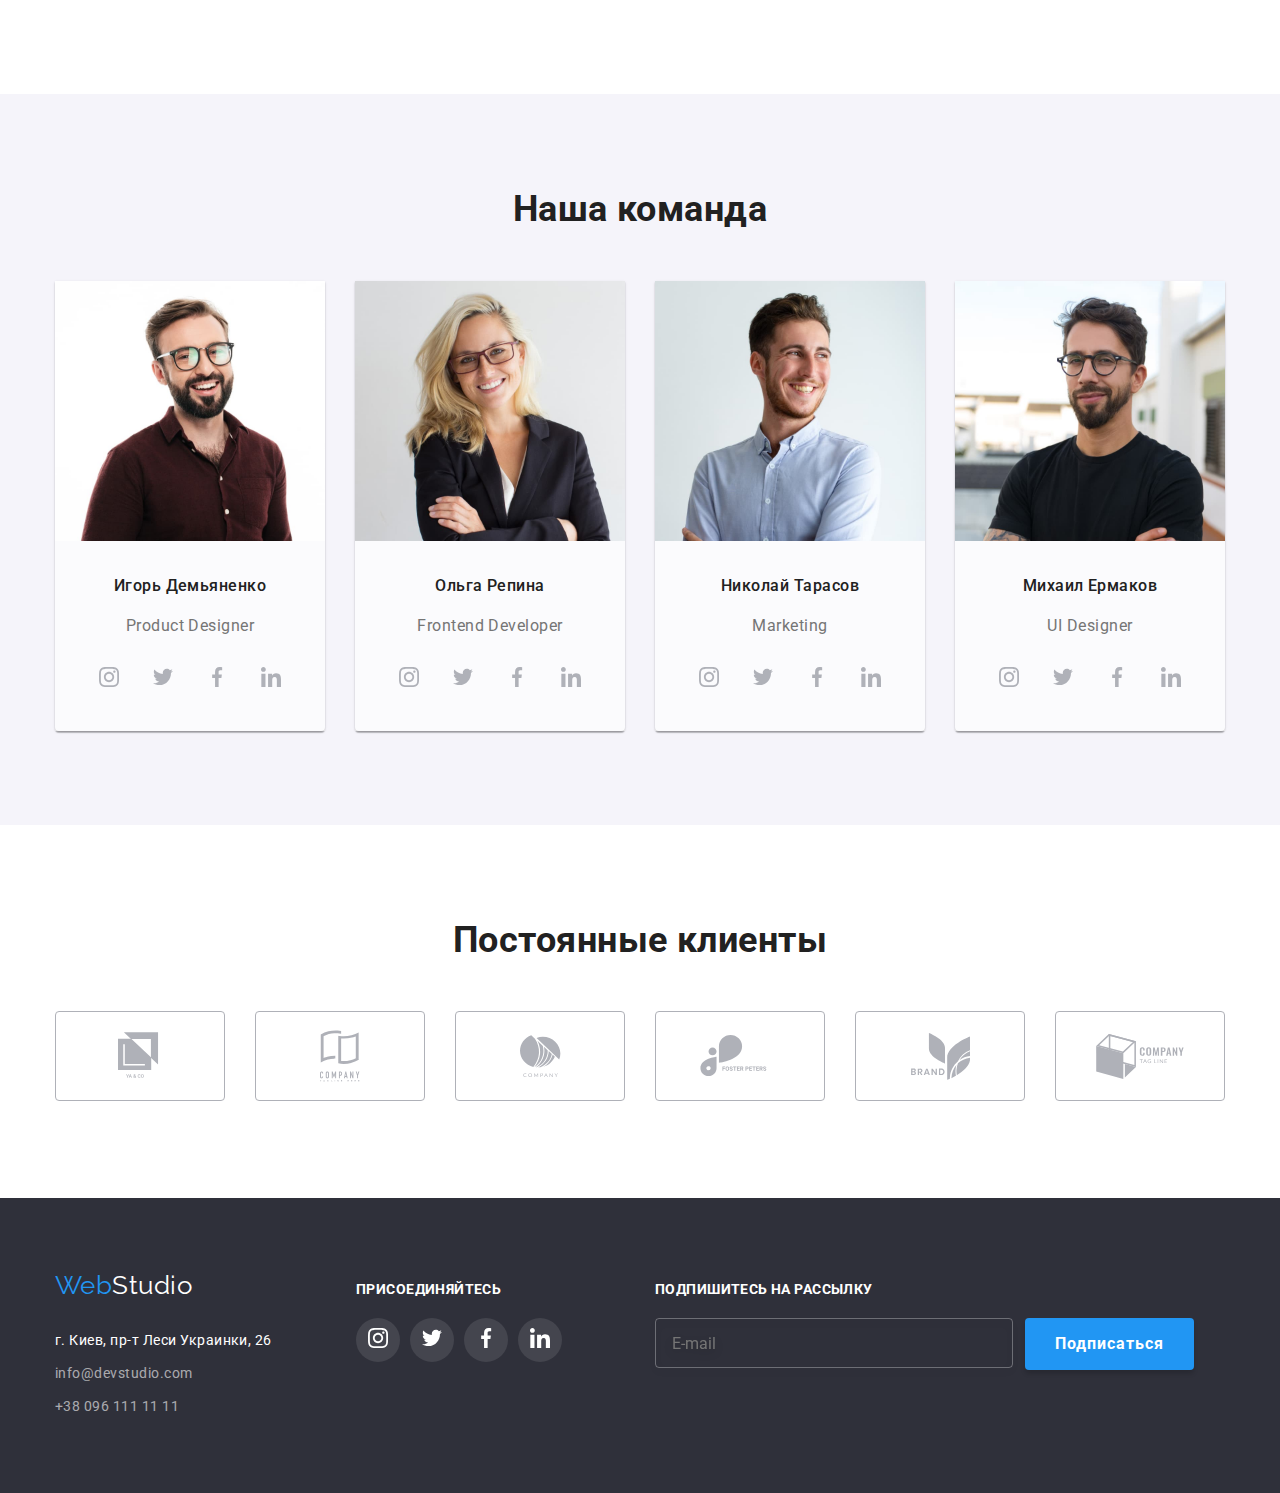
==== commit bcf5b260: "strart-hm6" ====
--- a/index.html
+++ b/index.html
@@ -320,10 +320,11 @@
       </ul>
     </div>
   </section>
+
   <!-- Постоянные клиенты -->
   <section class="regular">
     <div class="container">
-    <h2 class="section-title">Постоянные клиенты</h2>
+    <h2 class="section-title client">Постоянные клиенты</h2>
     <ul class="client-title">
       <li clas="client-link">
         <a class="client-item" href="#">
@@ -443,12 +444,23 @@
 </ul>
 </section>
 </div>
+<section>
+ <h2 class="footer-title">Подпишитесь на рассылку</h2>
+ <div class="footer-form">
+   <form name="sign-form" autocomplete="on" novalidate>
+     <label>
+       <input class="email-footer" type="email" name="email" placeholder="E-mail" />
+      </label>
+    </form>
+    <button class="button-footer" type="submit">Подписаться</button>
+  </div>
+  </section>
 </div>
   </footer>
 
   <div class="backdrop-sign is-hidden" data-modal>
     <div class="modal-sign">
-      <button data-modal-close class="modal-colse">
+      <button data-modal-close class="modal-colose">
         <svg class="close" width="18" height="18">
           <use href="./images/symbol-defs.svg#icon-close-black-1" ></use>
         </svg>
--- a/css/styles.css
+++ b/css/styles.css
@@ -5,6 +5,7 @@
 --logo-tekst: #000000;
 --hero-100pr: #FFFFFF;
 --white-footer-60pr:rgba(255, 255, 255, 0.6);
+--white-footer-op30: gba(255, 255, 255, 0.3);
 
 --backgraund: #2F303A; 
 --primery-btn-color: #F5F4FA;
@@ -16,6 +17,7 @@
 --backdrop:  rgba(0, 0, 0, 0.2);
 --card-bg-color: rgba(33, 150, 243, 0.9);
 
+--shadow-button: 0px 4px 4px rgba(0, 0, 0, 0.15);
 --animation: 250ms cubic-bezier(0.4, 0, 0.2, 1);
 }
 
@@ -275,6 +277,7 @@
     display: flex;
     flex-wrap: wrap;
     
+    padding-bottom: 94px;
     margin-top: 0;
     margin-bottom: 0;
     padding-left: 0;
@@ -370,7 +373,9 @@
     text-align: center;
 
 }
-
+.section-title.client {
+    padding-top: 94px;
+}
 .section .desc {
     margin-top: 0;
     margin-bottom: 0;
@@ -554,12 +559,13 @@
 .footer-title {
     font-style: normal;
   font-weight: bold;
+  margin-bottom: 20px;
     padding-left: 0;
     font-size: 14px;
     line-height: 1.14;
     letter-spacing: 0.03em;
     color: var(--hero-100pr);
-
+text-transform: uppercase;
 }
 
 .footer-icons {
@@ -569,12 +575,32 @@
     padding-top: 0;
     padding-bottom: 0;
     width: 206px;
-  margin: 12px auto 40px 70px;
+  margin: 12px 93px 40px 70px;
 }
 
 .foot-div {
     display: flex;
     align-items: baseline;
+}
+
+/* footer e-mail */
+ .footer-form {
+     display: flex;
+ }
+.email-footer {
+width: 358px;
+height: 50px;
+
+margin: 0;
+padding-top: 15px;
+padding-bottom: 15px;
+padding-left: 16px;
+border: 1px solid rgba(255, 255, 255, 0.3);
+box-sizing: border-box;
+filter: drop-shadow(0px 4px 4px rgba(0, 0, 0, 0.15));
+border-radius: 4px;
+background-color: transparent;
+color: var(--hero-100pr)
 }
 
 /* button */
@@ -592,7 +618,24 @@
     line-height: 1.87; 
     letter-spacing: 0.06em;
     align-items: center;
-    over
+}
+
+.button-footer {
+    padding: 10px 29px;
+    font-family: inherit;
+margin-left: 12px;
+font-weight: 700;
+font-size: 16px;
+line-height: 1.87;
+letter-spacing: 0.06em;
+border-radius: 4px;
+align-items: center;
+border: 1px solid transparent;
+
+color: var(--hero-100pr);
+background-color: var(--akcent-color);
+
+box-shadow: var(--shadow-button)
 }
 
 .title-btn {
@@ -753,39 +796,71 @@
     position: fixed;
     top: 0;
     left: 0;
+
     width: 100%;
     height: 100%;
+
     background-color: var(--backdrop);
+    
+    opacity: 1;
+    transition: opacity var(--animation);
     
 }
 .backdrop-sign.is-hidden {
     opacity: 0;
     pointer-events: none;
-    /* visibility: hidden; */
+    visibility: visible;
+}
+
+.backdrop-sign.is-hidden .modal-sign {
+    transform: translate(-50%, -50%) scale(1.3);
 }
 .modal-sign {
     position: absolute;
     top: 50%;
     left: 50%;
-    transform: translate(-50%, -50%);
+    padding: 40px;
+    transform: translate(-50%, -50%) scale(1);
 
     min-width: 528px;
-    min-height: 581px;
+    min-height: 100vh;
 
     background-color: var(--hero-100pr);
+    box-shadow: 0px 1px 3px rgba(0, 0, 0, 0.12), 0px 1px 1px rgba(0, 0, 0, 0.14), 0px 2px 1px rgba(0, 0, 0, 0.2);
+    border-radius: 4px;
   
 }
- /* .modal-colse {
-     position: absolute;
-     top: 6px;
-     right: 6px;
-     align-items: center;
-     justify-content: center;
-    width: 30px;
-    height: 30px;
-    background-color: var(--hero-100pr);
+.modal-colose {
+    position: absolute;
+    top: 8px;
+    right: 8px;
+    padding: 5px;
+    
+    display: flex;
     border: 1px solid rgba(0, 0, 0, 0.1);
- } */
+  border-radius: 50%;
+  cursor: pointer;
+  background-color: inherit
+}
+
+
+
+
+
+
+/* .modal-colose {
+    position: absolute;
+  top: 8px;
+  right: 8px;
+
+  display: flex;
+  padding: 5px;
+  border: 1px solid rgba(0, 0, 0, 0.1);
+  border-radius: 50%;
+  /* cursor: pointer; */
+  background-color: inherit;
+} */
+
 
  
 
